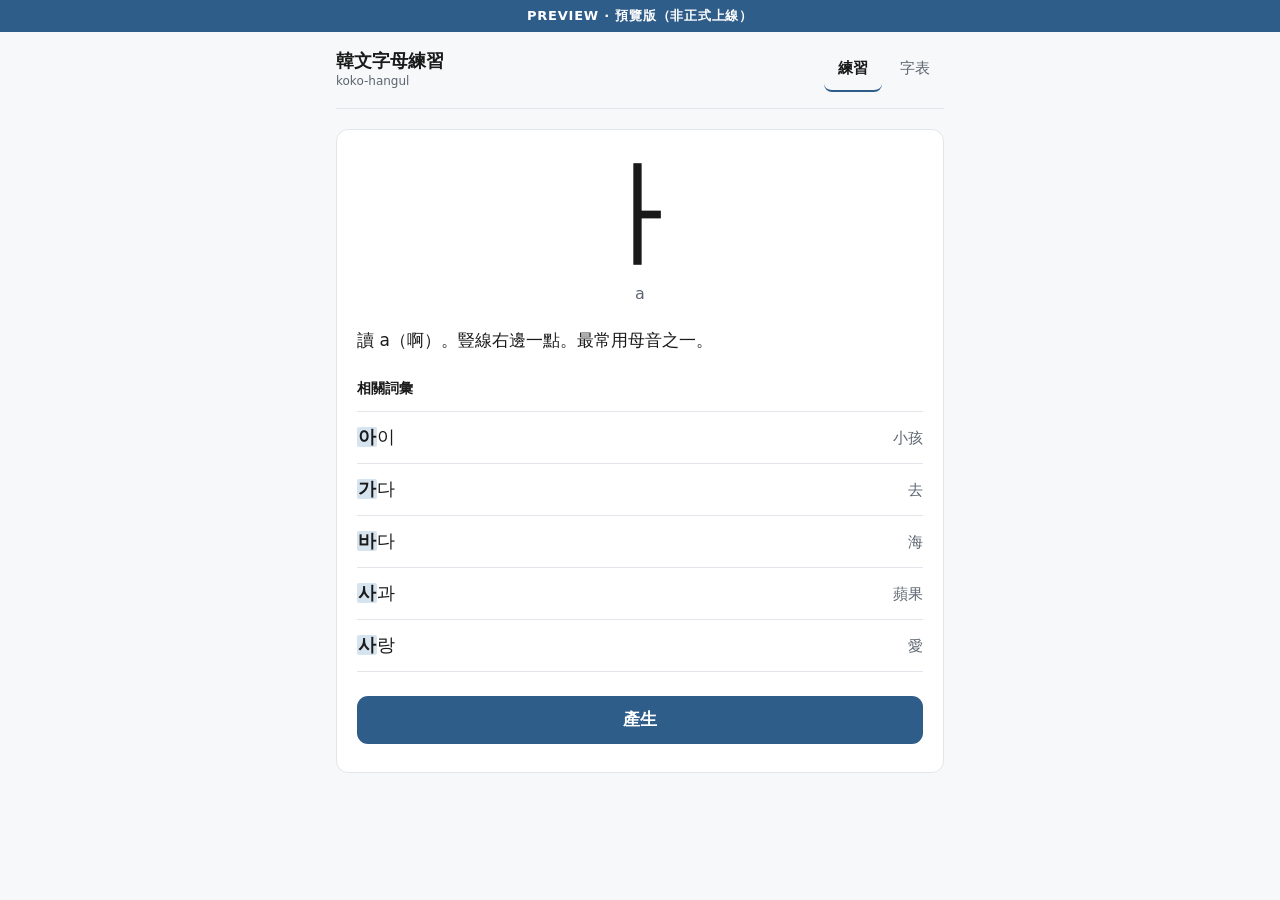
==== index.html @ a0039e36 "Build koko-hangul PREVIEW static site (Direction D) - Add briefs, data/hangul.json from substance YA" ====
<!DOCTYPE html>
<html lang="zh-Hant">
  <head>
    <meta charset="utf-8" />
    <meta name="viewport" content="width=device-width, initial-scale=1" />
    <title>韓文字母練習 · 練習</title>
    <link rel="stylesheet" href="assets/css/styles.css" />
  </head>
  <body>
    <div class="preview-banner" role="status">PREVIEW · 預覽版（非正式上線）</div>
    <div class="site-wrap">
      <header class="site-header">
        <div>
          <h1 class="site-title">
            韓文字母練習
            <span class="site-title-sub">koko-hangul</span>
          </h1>
        </div>
        <nav class="site-nav" aria-label="主要導覽">
          <a class="nav-link is-current" href="./" aria-current="page">練習</a>
          <a class="nav-link" href="table/">字表</a>
        </nav>
      </header>

      <main>
        <article class="practice-panel" aria-live="polite">
          <div class="char-display">
            <p class="char-main" id="char-main" lang="ko">ㄱ</p>
            <p class="char-roman" id="char-roman" lang="en">g/k</p>
          </div>
          <p class="summary-zh" id="summary-zh"></p>
          <h2 class="vocab-heading">相關詞彙</h2>
          <ul class="vocab-list" id="vocab-list"></ul>
          <button type="button" class="btn-generate" id="btn-generate">產生</button>
        </article>
      </main>
    </div>
    <script type="module" src="assets/js/practice.js"></script>
  </body>
</html>
---- assets/css/styles.css ----
/* Direction D · 清墨練習 */
:root {
  --page: #f7f8fa;
  --surface: #ffffff;
  --ink: #1a1a1a;
  --secondary: #5c6570;
  --line: #e2e5ea;
  --accent: #2f5d8a;
  --highlight-bg: #d6e4f0;
  --font-ui: "PingFang TC", "Noto Sans TC", "Microsoft JhengHei", system-ui, sans-serif;
  --font-kr: "Apple SD Gothic Neo", "Noto Sans KR", "Malgun Gothic", sans-serif;
  --max-width: 640px;
}

*,
*::before,
*::after {
  box-sizing: border-box;
}

html {
  -webkit-text-size-adjust: 100%;
}

body {
  margin: 0;
  min-height: 100vh;
  background: var(--page);
  color: var(--ink);
  font-family: var(--font-ui);
  font-size: 17px;
  line-height: 1.5;
}

.preview-banner {
  background: var(--accent);
  color: #fff;
  text-align: center;
  font-size: 13px;
  font-weight: 600;
  letter-spacing: 0.06em;
  padding: 6px 12px;
}

.site-wrap {
  max-width: var(--max-width);
  margin: 0 auto;
  padding: 0 16px 32px;
}

.site-header {
  display: flex;
  align-items: center;
  justify-content: space-between;
  gap: 12px;
  padding: 16px 0;
  border-bottom: 1px solid var(--line);
  margin-bottom: 20px;
}

.site-title {
  margin: 0;
  font-size: 18px;
  font-weight: 600;
  line-height: 1.3;
}

.site-title-sub {
  display: block;
  font-size: 12px;
  font-weight: 400;
  color: var(--secondary);
  margin-top: 2px;
}

.site-nav {
  display: flex;
  gap: 4px;
  flex-shrink: 0;
}

.nav-link {
  display: inline-flex;
  align-items: center;
  justify-content: center;
  min-height: 44px;
  min-width: 44px;
  padding: 8px 14px;
  font-size: 15px;
  color: var(--secondary);
  text-decoration: none;
  border-radius: 8px;
  border-bottom: 2px solid transparent;
}

.nav-link:hover {
  color: var(--ink);
}

.nav-link.is-current {
  color: var(--ink);
  font-weight: 600;
  border-bottom-color: var(--accent);
}

/* Practice panel */
.practice-panel {
  background: var(--surface);
  border: 1px solid var(--line);
  border-radius: 12px;
  padding: 24px 20px 28px;
}

.char-display {
  text-align: center;
  margin-bottom: 8px;
}

.char-main {
  font-family: var(--font-kr);
  font-size: clamp(80px, 22vw, 120px);
  line-height: 1;
  font-weight: 400;
  margin: 0;
  word-break: keep-all;
}

.char-roman {
  font-family: var(--font-ui);
  font-size: 16px;
  color: var(--secondary);
  margin: 8px 0 0;
}

.summary-zh {
  font-size: 17px;
  line-height: 1.65;
  margin: 20px 0 24px;
  text-align: left;
}

.vocab-heading {
  font-size: 14px;
  font-weight: 600;
  margin: 0 0 12px;
  color: var(--ink);
}

.vocab-list {
  list-style: none;
  margin: 0;
  padding: 0;
  border-top: 1px solid var(--line);
}

.vocab-row {
  display: flex;
  justify-content: space-between;
  align-items: baseline;
  gap: 12px;
  padding: 12px 0;
  border-bottom: 1px solid var(--line);
  font-size: 18px;
}

.vocab-word {
  font-family: var(--font-kr);
  flex: 1;
  min-width: 0;
  word-break: keep-all;
}

.vocab-meaning {
  font-size: 15px;
  color: var(--secondary);
  text-align: right;
  flex-shrink: 0;
  max-width: 45%;
}

.vocab-word .hl {
  font-weight: 700;
  background: var(--highlight-bg);
  border-radius: 2px;
  padding: 0 1px;
}

.btn-generate {
  display: block;
  width: 100%;
  max-width: 100%;
  min-height: 48px;
  margin-top: 24px;
  padding: 12px 24px;
  font-family: var(--font-ui);
  font-size: 17px;
  font-weight: 600;
  color: #fff;
  background: var(--accent);
  border: none;
  border-radius: 11px;
  cursor: pointer;
  -webkit-tap-highlight-color: transparent;
}

.btn-generate:hover {
  filter: brightness(1.05);
}

.btn-generate:active {
  filter: brightness(0.95);
}

.btn-generate:focus-visible {
  outline: 2px solid var(--accent);
  outline-offset: 2px;
}

/* Table page */
.table-intro {
  font-size: 15px;
  color: var(--secondary);
  line-height: 1.6;
  margin: 0 0 24px;
}

.table-section {
  margin-bottom: 32px;
}

.table-section-title {
  font-size: 16px;
  font-weight: 600;
  margin: 0 0 12px;
  padding-bottom: 8px;
  border-bottom: 1px solid var(--line);
}

.letter-grid {
  display: grid;
  grid-template-columns: repeat(4, 1fr);
  gap: 8px;
}

@media (max-width: 360px) {
  .letter-grid {
    grid-template-columns: repeat(3, 1fr);
  }
}

@media (min-width: 430px) {
  .letter-grid {
    grid-template-columns: repeat(4, 1fr);
  }
}

.letter-cell {
  display: flex;
  flex-direction: column;
  align-items: center;
  justify-content: center;
  min-height: 72px;
  padding: 10px 6px;
  background: var(--surface);
  border: 1px solid var(--line);
  border-radius: 10px;
}

.letter-char {
  font-family: var(--font-kr);
  font-size: 28px;
  line-height: 1.1;
}

.letter-roman {
  font-size: 12px;
  color: var(--secondary);
  margin-top: 4px;
  text-align: center;
  line-height: 1.3;
}
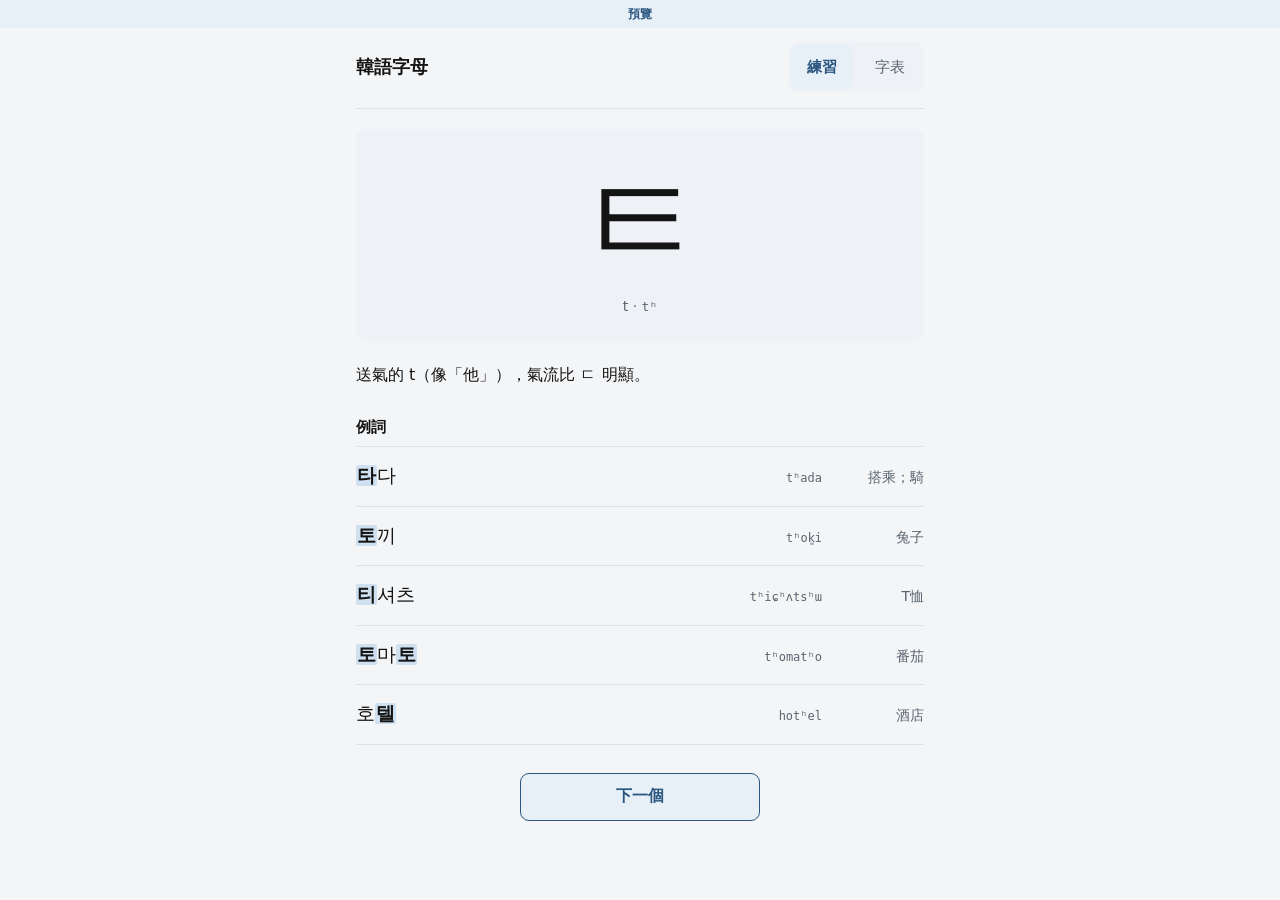
==== commit 7318617e: "PREVIEW v2: D+ layout, IPA, natural 繁中 copy - brief-v2 + substance-v2 in briefs/; hangul.json from v" ====
--- a/index.html
+++ b/index.html
@@ -3,36 +3,33 @@
   <head>
     <meta charset="utf-8" />
     <meta name="viewport" content="width=device-width, initial-scale=1" />
-    <title>韓文字母練習 · 練習</title>
+    <title>韓語字母 · 練習</title>
     <link rel="stylesheet" href="assets/css/styles.css" />
   </head>
   <body>
-    <div class="preview-banner" role="status">PREVIEW · 預覽版（非正式上線）</div>
+    <div class="preview-banner" role="status">預覽</div>
     <div class="site-wrap">
       <header class="site-header">
-        <div>
-          <h1 class="site-title">
-            韓文字母練習
-            <span class="site-title-sub">koko-hangul</span>
-          </h1>
-        </div>
+        <h1 class="site-title">韓語字母</h1>
         <nav class="site-nav" aria-label="主要導覽">
           <a class="nav-link is-current" href="./" aria-current="page">練習</a>
           <a class="nav-link" href="table/">字表</a>
         </nav>
       </header>
 
-      <main>
-        <article class="practice-panel" aria-live="polite">
-          <div class="char-display">
-            <p class="char-main" id="char-main" lang="ko">ㄱ</p>
-            <p class="char-roman" id="char-roman" lang="en">g/k</p>
-          </div>
-          <p class="summary-zh" id="summary-zh"></p>
-          <h2 class="vocab-heading">相關詞彙</h2>
+      <main aria-live="polite">
+        <div class="letter-well">
+          <p class="char-main" id="char-main" lang="ko">ㄱ</p>
+          <p class="char-meta" id="char-meta" hidden></p>
+        </div>
+        <p class="summary-zh" id="summary-zh"></p>
+        <section class="vocab-block">
+          <h2 class="vocab-heading">例詞</h2>
           <ul class="vocab-list" id="vocab-list"></ul>
-          <button type="button" class="btn-generate" id="btn-generate">產生</button>
-        </article>
+        </section>
+        <div class="btn-row">
+          <button type="button" class="btn-next" id="btn-next">下一個</button>
+        </div>
       </main>
     </div>
     <script type="module" src="assets/js/practice.js"></script>
--- a/assets/css/styles.css
+++ b/assets/css/styles.css
@@ -1,15 +1,19 @@
-/* Direction D · 清墨練習 */
+/* Direction D+ · 清墨教材 */
 :root {
-  --page: #f7f8fa;
+  --page: #f4f5f7;
+  --well: #eef1f5;
   --surface: #ffffff;
-  --ink: #1a1a1a;
-  --secondary: #5c6570;
-  --line: #e2e5ea;
-  --accent: #2f5d8a;
-  --highlight-bg: #d6e4f0;
-  --font-ui: "PingFang TC", "Noto Sans TC", "Microsoft JhengHei", system-ui, sans-serif;
+  --ink: #141414;
+  --secondary: #5a6570;
+  --line: #dde1e6;
+  --accent: #2a5680;
+  --accent-soft: #e8f0f7;
+  --highlight-bg: #cfe0f0;
+  --font-ui: "PingFang TC", "Noto Sans TC", "Microsoft JhengHei", system-ui,
+    sans-serif;
   --font-kr: "Apple SD Gothic Neo", "Noto Sans KR", "Malgun Gothic", sans-serif;
-  --max-width: 640px;
+  --font-mono: "SF Mono", "Menlo", "Consolas", ui-monospace, monospace;
+  --max-width: 600px;
 }
 
 *,
@@ -28,24 +32,24 @@
   background: var(--page);
   color: var(--ink);
   font-family: var(--font-ui);
-  font-size: 17px;
+  font-size: 16px;
   line-height: 1.5;
 }
 
 .preview-banner {
-  background: var(--accent);
-  color: #fff;
+  background: var(--accent-soft);
+  color: var(--accent);
   text-align: center;
-  font-size: 13px;
-  font-weight: 600;
-  letter-spacing: 0.06em;
-  padding: 6px 12px;
+  font-size: 12px;
+  font-weight: 600;
+  letter-spacing: 0.04em;
+  padding: 5px 12px;
 }
 
 .site-wrap {
   max-width: var(--max-width);
   margin: 0 auto;
-  padding: 0 16px 32px;
+  padding: 0 16px 40px;
 }
 
 .site-header {
@@ -53,7 +57,7 @@
   align-items: center;
   justify-content: space-between;
   gap: 12px;
-  padding: 16px 0;
+  padding: 14px 0 16px;
   border-bottom: 1px solid var(--line);
   margin-bottom: 20px;
 }
@@ -65,18 +69,13 @@
   line-height: 1.3;
 }
 
-.site-title-sub {
-  display: block;
-  font-size: 12px;
-  font-weight: 400;
-  color: var(--secondary);
-  margin-top: 2px;
-}
-
 .site-nav {
   display: flex;
-  gap: 4px;
+  gap: 6px;
   flex-shrink: 0;
+  padding: 3px;
+  background: var(--well);
+  border-radius: 10px;
 }
 
 .nav-link {
@@ -85,12 +84,11 @@
   justify-content: center;
   min-height: 44px;
   min-width: 44px;
-  padding: 8px 14px;
+  padding: 8px 16px;
   font-size: 15px;
   color: var(--secondary);
   text-decoration: none;
   border-radius: 8px;
-  border-bottom: 2px solid transparent;
 }
 
 .nav-link:hover {
@@ -98,51 +96,57 @@
 }
 
 .nav-link.is-current {
-  color: var(--ink);
-  font-weight: 600;
-  border-bottom-color: var(--accent);
-}
-
-/* Practice panel */
-.practice-panel {
-  background: var(--surface);
-  border: 1px solid var(--line);
-  border-radius: 12px;
-  padding: 24px 20px 28px;
-}
-
-.char-display {
+  color: var(--accent);
+  font-weight: 600;
+  background: var(--accent-soft);
+}
+
+/* Practice */
+.letter-well {
+  background: var(--well);
+  border-radius: 9px;
+  padding: 28px 16px 24px;
   text-align: center;
-  margin-bottom: 8px;
+  margin-bottom: 20px;
 }
 
 .char-main {
   font-family: var(--font-kr);
-  font-size: clamp(80px, 22vw, 120px);
+  font-size: clamp(96px, 26vw, 128px);
   line-height: 1;
-  font-weight: 400;
+  font-weight: 500;
   margin: 0;
   word-break: keep-all;
-}
-
-.char-roman {
-  font-family: var(--font-ui);
+  color: var(--ink);
+}
+
+.char-meta {
+  font-size: 14px;
+  color: var(--secondary);
+  margin: 12px 0 0;
+  line-height: 1.4;
+}
+
+.char-meta .char-ipa {
+  font-family: var(--font-mono);
+  font-size: 13px;
+}
+
+.summary-zh {
   font-size: 16px;
-  color: var(--secondary);
-  margin: 8px 0 0;
-}
-
-.summary-zh {
-  font-size: 17px;
-  line-height: 1.65;
-  margin: 20px 0 24px;
-  text-align: left;
+  line-height: 1.7;
+  margin: 0 0 28px;
+  max-width: 34rem;
+}
+
+.vocab-block {
+  margin-bottom: 8px;
 }
 
 .vocab-heading {
-  font-size: 14px;
-  font-weight: 600;
-  margin: 0 0 12px;
+  font-size: 15px;
+  font-weight: 600;
+  margin: 0 0 8px;
   color: var(--ink);
 }
 
@@ -154,28 +158,60 @@
 }
 
 .vocab-row {
-  display: flex;
-  justify-content: space-between;
+  display: grid;
+  grid-template-columns: minmax(0, 1fr) auto minmax(0, 5.5rem);
   align-items: baseline;
-  gap: 12px;
-  padding: 12px 0;
+  gap: 8px 14px;
+  padding: 15px 0;
   border-bottom: 1px solid var(--line);
-  font-size: 18px;
+}
+
+@media (max-width: 360px) {
+  .vocab-row {
+    grid-template-columns: 1fr auto;
+    grid-template-areas:
+      "word meaning"
+      "ipa ipa";
+  }
+
+  .vocab-word {
+    grid-area: word;
+  }
+
+  .vocab-ipa {
+    grid-area: ipa;
+  }
+
+  .vocab-meaning {
+    grid-area: meaning;
+  }
 }
 
 .vocab-word {
   font-family: var(--font-kr);
-  flex: 1;
+  font-size: 19px;
   min-width: 0;
   word-break: keep-all;
 }
 
+.vocab-ipa {
+  font-family: var(--font-mono);
+  font-size: 12px;
+  color: var(--secondary);
+  white-space: nowrap;
+}
+
+@media (max-width: 360px) {
+  .vocab-ipa {
+    white-space: normal;
+  }
+}
+
 .vocab-meaning {
-  font-size: 15px;
+  font-size: 14px;
   color: var(--secondary);
   text-align: right;
-  flex-shrink: 0;
-  max-width: 45%;
+  min-width: 0;
 }
 
 .vocab-word .hl {
@@ -185,33 +221,41 @@
   padding: 0 1px;
 }
 
-.btn-generate {
-  display: block;
+.btn-row {
+  display: flex;
+  justify-content: center;
+  margin-top: 28px;
+}
+
+.btn-next {
+  display: inline-flex;
+  align-items: center;
+  justify-content: center;
+  min-height: 48px;
+  min-width: 160px;
+  max-width: 240px;
   width: 100%;
-  max-width: 100%;
-  min-height: 48px;
-  margin-top: 24px;
-  padding: 12px 24px;
+  padding: 12px 28px;
   font-family: var(--font-ui);
-  font-size: 17px;
-  font-weight: 600;
-  color: #fff;
-  background: var(--accent);
-  border: none;
-  border-radius: 11px;
+  font-size: 16px;
+  font-weight: 600;
+  color: var(--accent);
+  background: var(--accent-soft);
+  border: 1px solid var(--accent);
+  border-radius: 9px;
   cursor: pointer;
   -webkit-tap-highlight-color: transparent;
 }
 
-.btn-generate:hover {
-  filter: brightness(1.05);
-}
-
-.btn-generate:active {
-  filter: brightness(0.95);
-}
-
-.btn-generate:focus-visible {
+.btn-next:hover {
+  background: #dceaf4;
+}
+
+.btn-next:active {
+  background: #d0e3ef;
+}
+
+.btn-next:focus-visible {
   outline: 2px solid var(--accent);
   outline-offset: 2px;
 }
@@ -220,7 +264,7 @@
 .table-intro {
   font-size: 15px;
   color: var(--secondary);
-  line-height: 1.6;
+  line-height: 1.65;
   margin: 0 0 24px;
 }
 
@@ -234,6 +278,15 @@
   margin: 0 0 12px;
   padding-bottom: 8px;
   border-bottom: 1px solid var(--line);
+  display: flex;
+  align-items: baseline;
+  gap: 8px;
+}
+
+.section-tag {
+  font-size: 12px;
+  font-weight: 500;
+  color: var(--secondary);
 }
 
 .letter-grid {
@@ -248,22 +301,17 @@
   }
 }
 
-@media (min-width: 430px) {
-  .letter-grid {
-    grid-template-columns: repeat(4, 1fr);
-  }
-}
-
 .letter-cell {
   display: flex;
   flex-direction: column;
   align-items: center;
   justify-content: center;
-  min-height: 72px;
+  min-height: 88px;
+  min-width: 44px;
   padding: 10px 6px;
   background: var(--surface);
   border: 1px solid var(--line);
-  border-radius: 10px;
+  border-radius: 9px;
 }
 
 .letter-char {
@@ -273,9 +321,19 @@
 }
 
 .letter-roman {
-  font-size: 12px;
-  color: var(--secondary);
-  margin-top: 4px;
+  font-size: 11px;
+  color: var(--secondary);
+  margin-top: 6px;
   text-align: center;
   line-height: 1.3;
 }
+
+.letter-ipa {
+  font-family: var(--font-mono);
+  font-size: 11px;
+  color: var(--secondary);
+  margin-top: 3px;
+  text-align: center;
+  line-height: 1.35;
+  word-break: break-word;
+}
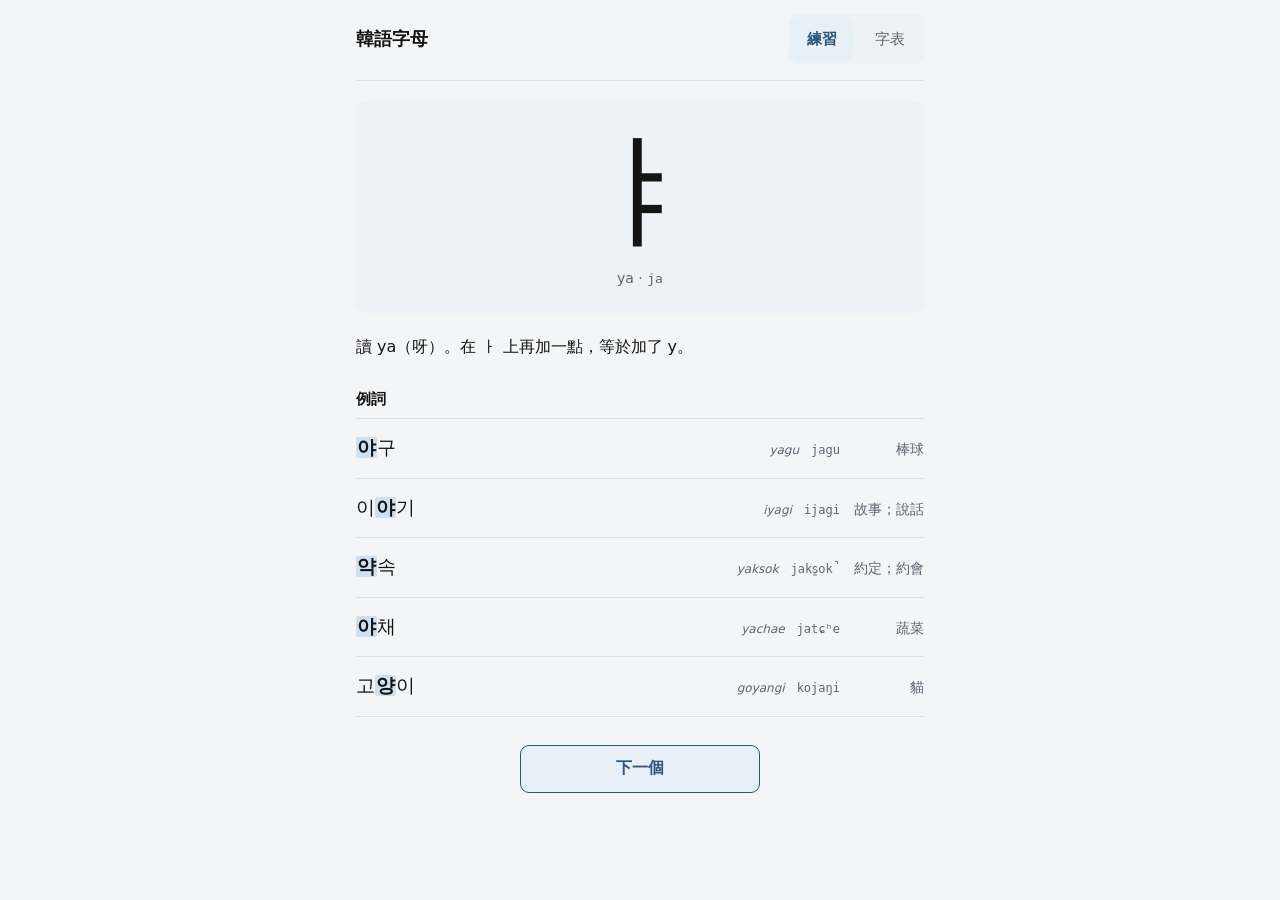
==== commit 19f31a22: "Live: remove 預覽 banner from all pages Co-authored-by: justinksw <justinksw@users.noreply.github.com>" ====
--- a/index.html
+++ b/index.html
@@ -7,7 +7,6 @@
     <link rel="stylesheet" href="assets/css/styles.css" />
   </head>
   <body>
-    <div class="preview-banner" role="status">預覽</div>
     <div class="site-wrap">
       <header class="site-header">
         <h1 class="site-title">韓語字母</h1>
--- a/assets/css/styles.css
+++ b/assets/css/styles.css
@@ -36,16 +36,6 @@
   line-height: 1.5;
 }
 
-.preview-banner {
-  background: var(--accent-soft);
-  color: var(--accent);
-  text-align: center;
-  font-size: 12px;
-  font-weight: 600;
-  letter-spacing: 0.04em;
-  padding: 5px 12px;
-}
-
 .site-wrap {
   max-width: var(--max-width);
   margin: 0 auto;
@@ -159,11 +149,15 @@
 
 .vocab-row {
   display: grid;
-  grid-template-columns: minmax(0, 1fr) auto minmax(0, 5.5rem);
+  grid-template-columns: minmax(0, 1fr) auto auto minmax(0, 4.5rem);
   align-items: baseline;
-  gap: 8px 14px;
+  gap: 8px 12px;
   padding: 15px 0;
   border-bottom: 1px solid var(--line);
+}
+
+.vocab-pron-fallback {
+  display: none;
 }
 
 @media (max-width: 360px) {
@@ -171,19 +165,28 @@
     grid-template-columns: 1fr auto;
     grid-template-areas:
       "word meaning"
-      "ipa ipa";
+      "fallback fallback";
   }
 
   .vocab-word {
     grid-area: word;
   }
 
-  .vocab-ipa {
-    grid-area: ipa;
-  }
-
   .vocab-meaning {
     grid-area: meaning;
+  }
+
+  .vocab-roman-col,
+  .vocab-ipa-col {
+    display: none;
+  }
+
+  .vocab-pron-fallback {
+    display: block;
+    grid-area: fallback;
+    font-size: 12px;
+    color: var(--secondary);
+    line-height: 1.45;
   }
 }
 
@@ -194,6 +197,14 @@
   word-break: keep-all;
 }
 
+.vocab-roman {
+  font-family: var(--font-ui);
+  font-size: 12px;
+  font-style: italic;
+  color: var(--secondary);
+  white-space: nowrap;
+}
+
 .vocab-ipa {
   font-family: var(--font-mono);
   font-size: 12px;
@@ -202,7 +213,7 @@
 }
 
 @media (max-width: 360px) {
-  .vocab-ipa {
+  .vocab-pron-fallback .vocab-ipa {
     white-space: normal;
   }
 }
